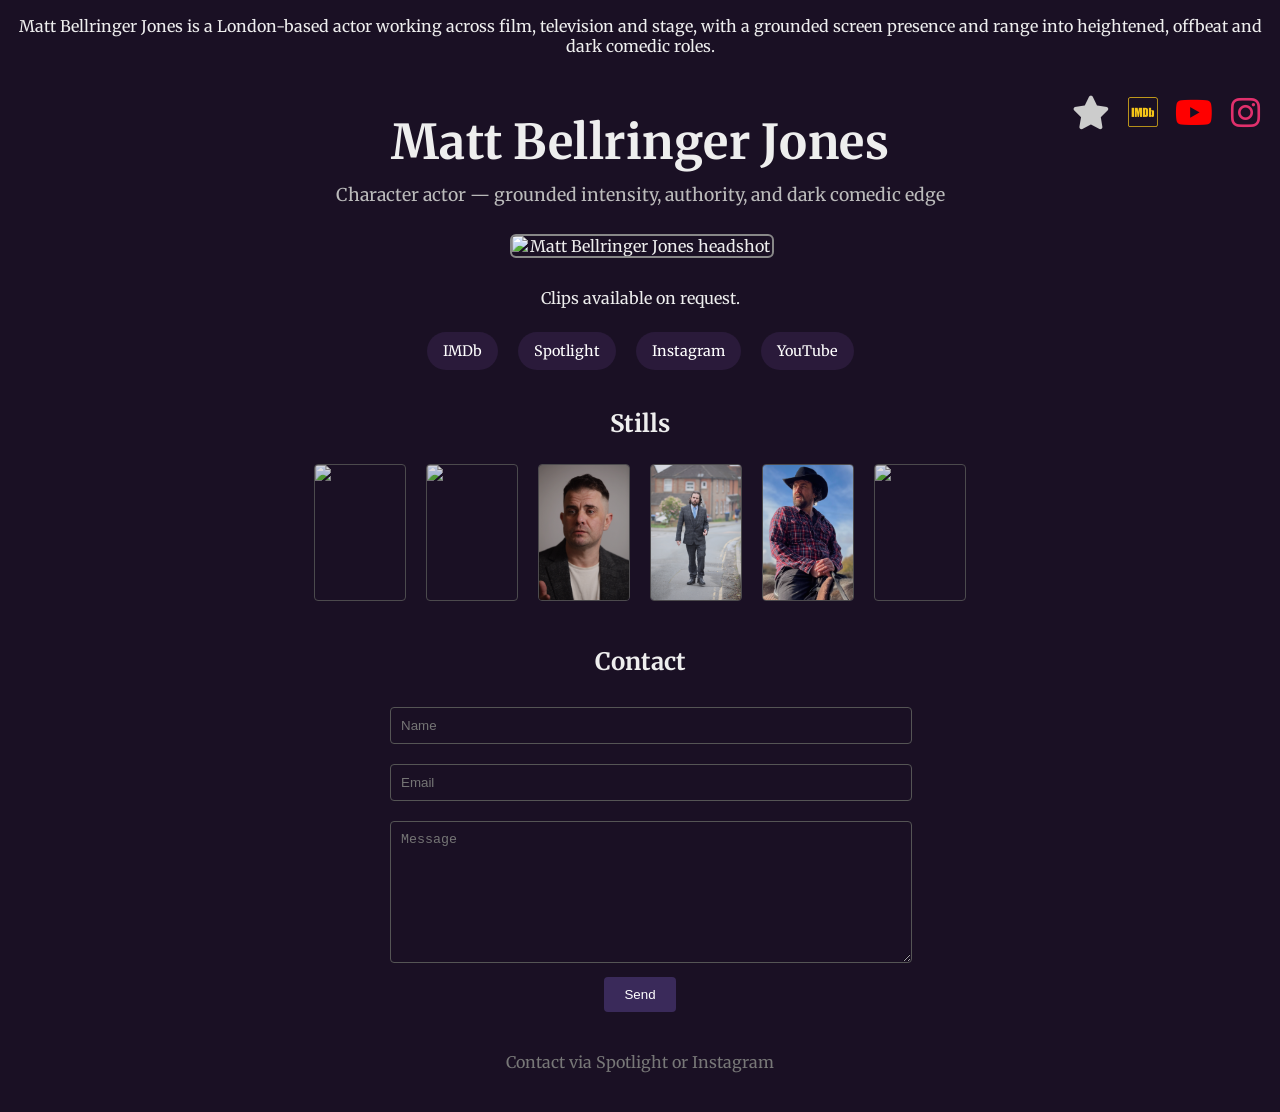
==== index.html @ 62d8929a "SEO SEO" ====
<!DOCTYPE html>
<html lang="en">
<head>
<link href="https://fonts.googleapis.com/css2?family=Merriweather:wght@400;700&display=swap" rel="stylesheet">
<link href="https://cdnjs.cloudflare.com/ajax/libs/font-awesome/6.5.0/css/all.min.css" rel="stylesheet">  
<meta charset="UTF-8">
  <meta name="viewport" content="width=device-width, initial-scale=1.0">
 <title>Matt Bellringer Jones | Actor | London</title>
<meta name="description" content="Matt Bellringer Jones is a London-based actor working across film, television and stage.">
<p class="about">
  Matt Bellringer Jones is a London-based actor working across film, television and stage, with a grounded screen presence and range into heightened, offbeat and dark comedic roles.
</p>
  <link rel="stylesheet" href="style.css">
<script type="application/ld+json">
{
  "@context": "https://schema.org",
  "@type": "Person",
  "name": "Matt Bellringer Jones",
  "alternateName": ["Matt BJ", "Matt Jones"],
  "url": "https://mattbj.com",
  "jobTitle": "Actor",
  "description": "London-based actor working across film, television and stage.",
  "sameAs": [
    "YOUR-SPOTLIGHT-LINK",
    "YOUR-IMDB-LINK",
    "YOUR-INSTAGRAM-LINK",
    "YOUR-YOUTUBE-LINK"
  ]
}
</script>
</head>
<body>

<header>
<div class="top-socials">
  <a href="https://app.spotlight.com/2057-7835-5658" target="_blank"><i class="fa-solid fa-star"></i></a>
  <a href="https://www.imdb.com/name/nm16629043/" target="_blank"><i class="fa-brands fa-imdb"></i></a>
  <a href="https://www.youtube.com/@mattbj" target="_blank"><i class="fa-brands fa-youtube"></i></a>
  <a href="https://www.instagram.com/bellringerjones" target="_blank"><i class="fa-brands fa-instagram"></i></a>
</div>
  <h1>Matt Bellringer Jones</h1>
  <p class="tag">Character actor — grounded intensity, authority, and dark comedic edge</p>
</header>

<section class="hero">
  <div class="main-wrapper">
  <button class="nav prev" onclick="prevImage()">‹</button>

  <img id="mainDisplay" src="images/headshot.jpg" alt="Matt Bellringer Jones headshot">

  <button class="nav next" onclick="nextImage()">›</button>
</div>
</section>

<section class="info">
  <p>Clips available on request.</p>

  <div class="links">
    <a href="https://www.imdb.com/name/nm16629043/" target="_blank">IMDb</a>
    <a href="https://app.spotlight.com/2057-7835-5658" target="_blank">Spotlight</a>
    <a href="https://www.instagram.com/bellringerjones" target="_blank">Instagram</a>
    <a href="https://www.youtube.com/@mattbj" target="_blank">YouTube</a>
  </div>
</section>

<section class="stills">
  <h2>Stills</h2>

  <!-- Thumbnail row -->
  <div class="thumb-row">
    <img src="images/headshot.jpg" onclick="swapImage(this)">
    <img src="images/alt.jpg" onclick="swapImage(this)">
    <img src="images/headshot2.jpg" onclick="swapImage(this)">
    <img src="images/fullbody.jpg" onclick="swapImage(this)">
    <img src="images/costume1.jpg" class="crop-thumb" onclick="swapImage(this)">
    <img src="images/costume2.jpg" onclick="swapImage(this)">
      </div>
</section>

<section class="contact">
  <h2>Contact</h2>

 <form action="https://formspree.io/f/xaqvyvzr" method="POST">

    <input type="hidden" name="_subject" value="New message from mattbj.com">
    <input type="text" name="_gotcha" style="display:none">

    <input type="text" name="name" placeholder="Name" required>

    <input type="email" name="email" placeholder="Email" required>

    <textarea name="message" placeholder="Message" required></textarea>

    <button type="submit">Send</button>
  </form>
</section>

<footer>
  <p>Contact via Spotlight or Instagram</p>
</footer>

<script>
const images = Array.from(document.querySelectorAll(".thumb-row img")).map(img => img.src);

let currentIndex = 0;

function showImage(index) {
  const main = document.getElementById("mainDisplay");
  currentIndex = (index + images.length) % images.length;
  main.src = images[currentIndex];
}

function swapImage(img) {
  const index = images.indexOf(img.src);
  showImage(index);
}

function nextImage() {
  showImage(currentIndex + 1);
}

function prevImage() {
  showImage(currentIndex - 1);
}
</script>

</body>
</html>
---- style.css ----
body {
  font-family: 'Merriweather', serif;
  margin: 0;
  background: #1a1024;
  color: #eee;
  text-align: center;
}

header {
  position: relative;
  padding: 40px 20px 10px;
}

h1 {
  margin: 0;
  font-size: 3em;
  font-weight: 700;
  letter-spacing: 0.5px;
}

.tag {
  margin-top: 12px;
  color: #bbb;
  font-size: 1.1em;
}

.subtag {
  margin-top: 6px;
  color: #888;
  font-size: 0.9em;
}

.hero img {
  width: 100%;
  max-width: 500px;
  border-radius: 6px;
  border: 2px solid #888;
}

.info {
  margin: 30px 0;
}

.links a {
  display: inline-block;
  margin: 10px;
  padding: 10px 15px;
  background: #222;
  color: #fff;
  text-decoration: none;
  border-radius: 4px;
}

.links a {
  display: inline-block;
  margin: 8px;
  padding: 10px 16px;
  background: #2a1a3a;
  color: #fff;
  text-decoration: none;
  border-radius: 20px;
  font-size: 0.9em;
}

.stills img {
  width: 100%;
  max-width: 400px;
  margin: 20px auto;
  display: block;
  border-radius: 6px;
  border: 2px solid #888;
}

footer {
  margin: 40px 0;
  color: #777;
}

.socials {
  margin-bottom: 25px;
}

.socials a {
  display: inline-block;
  margin: 6px;
  padding: 10px 16px;
  font-size: 0.9em;
  background: #2a1a3a;
  color: #ddd;
  text-decoration: none;
  border-radius: 16px;
  border: 1px solid #777;
}

.socials a:hover {
  background: #3a2a5a;
}

.top-socials a {
  display: inline-block;
  margin-left: 14px;
  font-size: 2.1em;
  color: #ccc;
  text-decoration: none;
}
.top-socials a:nth-child(1) { color: #ccc; }        /* Spotlight (neutral) */
.top-socials a:nth-child(2) { color: #f5c518; }     /* IMDb yellow */
.top-socials a:nth-child(3) { color: #ff0000; }     /* YouTube red */
.top-socials a:nth-child(4) { color: #e1306c; }     /* Instagram pink */
.top-socials a:hover {
  opacity: 0.8;
}
.top-socials {
  position: absolute;
  top: 20px;
  right: 20px;
}
.main-image img {
  width: 100%;
  max-width: 500px;
  border-radius: 6px;
  border: 1px solid #777;
}

.thumb-row {
  margin-top: 15px;
}

.thumb-row img {
  width: 80px;
  margin: 5px;
  cursor: pointer;
  border-radius: 4px;
  border: 1px solid #555;
  opacity: 0.8;
}

.thumb-row img:hover {
  opacity: 1;
  border: 1px solid #aaa;
}
.main-image {
  text-align: center;
}

#mainDisplay {
  display: block;
  margin: 0 auto;
  max-width: 500px;
  width: 100%;
}

.thumb-row {
  display: flex;
  justify-content: center;
  flex-wrap: wrap;
  gap: 10px;
  margin-top: 20px;
}

.thumb-row img {
  width: 90px;
  height: auto;
  cursor: pointer;
  border-radius: 4px;
  border: 1px solid #555;
  opacity: 0.85;
}

.thumb-row img:hover {
  opacity: 1;
  border: 1px solid #aaa;
}

.crop-thumb {
  width: 90px;
  height: 90px;
  object-fit: cover;
  object-position: center;
}

.main-wrapper {
  position: relative;
  display: inline-block;
}

.main-wrapper img {
  display: block;
  margin: 0 auto;
  max-width: 500px;
  width: 100%;
}

.nav {
  position: absolute;
  top: 50%;
  transform: translateY(-50%);
  background: rgba(0,0,0,0.4);
  color: #fff;
  border: none;
  font-size: 2em;
  padding: 5px 10px;
  cursor: pointer;
  opacity: 0;
  transition: opacity 0.2s;
}

.main-wrapper:hover .nav {
  opacity: 1;
}

.prev {
  left: 10px;
}

.next {
  right: 10px;
}

.contact {
  margin-top: 40px;
  text-align: center;
}

.contact form {
  max-width: 500px;
  margin: 0 auto;
}

.contact input,
.contact textarea {
  width: 100%;
  margin: 10px 0;
  padding: 10px;
  background: #1a1024;
  border: 1px solid #555;
  color: #ddd;
  border-radius: 4px;
}

.contact textarea {
  min-height: 120px;
}

.contact button {
  padding: 10px 20px;
  background: #3a2a5a;
  border: none;
  color: #fff;
  cursor: pointer;
  border-radius: 4px;
}

.contact button:hover {
  background: #4a3a6a;
}
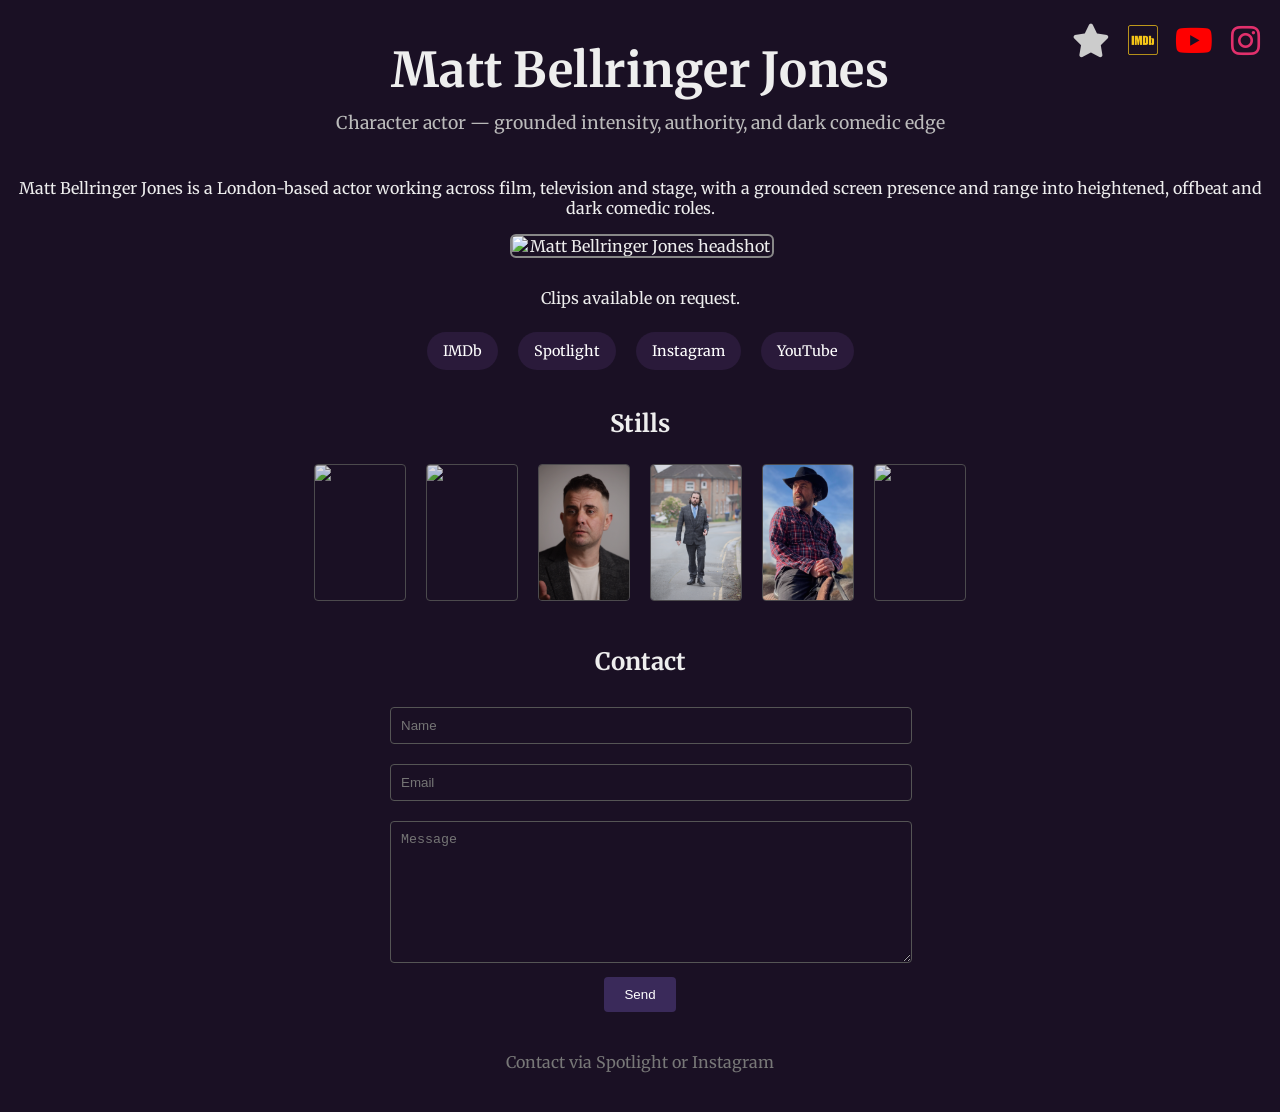
==== commit 69fd3459: "Add files via upload" ====
--- a/index.html
+++ b/index.html
@@ -3,31 +3,34 @@
 <head>
 <link href="https://fonts.googleapis.com/css2?family=Merriweather:wght@400;700&display=swap" rel="stylesheet">
 <link href="https://cdnjs.cloudflare.com/ajax/libs/font-awesome/6.5.0/css/all.min.css" rel="stylesheet">  
+
 <meta charset="UTF-8">
-  <meta name="viewport" content="width=device-width, initial-scale=1.0">
- <title>Matt Bellringer Jones | Actor | London</title>
-<meta name="description" content="Matt Bellringer Jones is a London-based actor working across film, television and stage.">
-<p class="about">
-  Matt Bellringer Jones is a London-based actor working across film, television and stage, with a grounded screen presence and range into heightened, offbeat and dark comedic roles.
-</p>
-  <link rel="stylesheet" href="style.css">
+<meta name="viewport" content="width=device-width, initial-scale=1.0">
+
+<title>Matt Bellringer Jones | Actor | London</title>
+
+<meta name="description" content="Matt Bellringer Jones is a London-based actor working across film, television and stage, with a grounded, offbeat and dark comedic range.">
+
+<link rel="stylesheet" href="style.css">
+
 <script type="application/ld+json">
 {
   "@context": "https://schema.org",
   "@type": "Person",
   "name": "Matt Bellringer Jones",
-  "alternateName": ["Matt BJ", "Matt Jones"],
+  "alternateName": ["Matt BJ"],
   "url": "https://mattbj.com",
   "jobTitle": "Actor",
   "description": "London-based actor working across film, television and stage.",
   "sameAs": [
-    "YOUR-SPOTLIGHT-LINK",
-    "YOUR-IMDB-LINK",
-    "YOUR-INSTAGRAM-LINK",
-    "YOUR-YOUTUBE-LINK"
+    "https://www.imdb.com/name/nm16629043/",
+    "https://app.spotlight.com/2057-7835-5658",
+    "https://www.instagram.com/bellringerjones",
+    "https://www.youtube.com/@mattbj"
   ]
 }
 </script>
+
 </head>
 <body>
 
@@ -41,6 +44,12 @@
   <h1>Matt Bellringer Jones</h1>
   <p class="tag">Character actor — grounded intensity, authority, and dark comedic edge</p>
 </header>
+
+<section class="about">
+  <p>
+    Matt Bellringer Jones is a London-based actor working across film, television and stage, with a grounded screen presence and range into heightened, offbeat and dark comedic roles.
+  </p>
+</section>
 
 <section class="hero">
   <div class="main-wrapper">
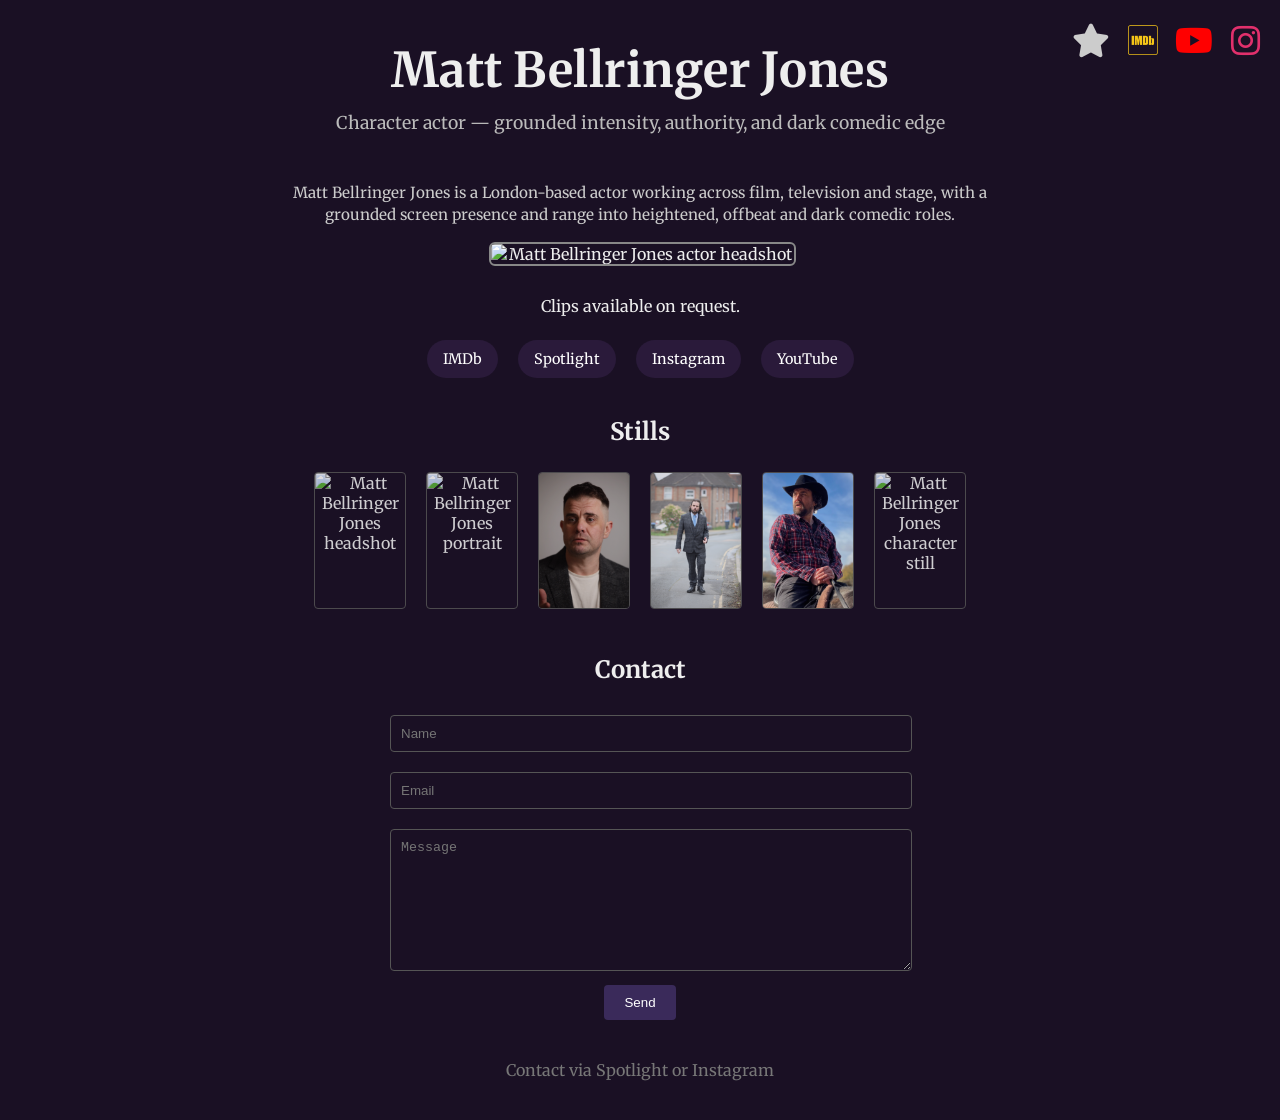
==== commit 94237006: "Add files via upload" ====
--- a/index.html
+++ b/index.html
@@ -1,46 +1,45 @@
 <!DOCTYPE html>
 <html lang="en">
 <head>
-<link href="https://fonts.googleapis.com/css2?family=Merriweather:wght@400;700&display=swap" rel="stylesheet">
-<link href="https://cdnjs.cloudflare.com/ajax/libs/font-awesome/6.5.0/css/all.min.css" rel="stylesheet">  
+  <meta charset="UTF-8">
+  <meta name="viewport" content="width=device-width, initial-scale=1.0">
 
-<meta charset="UTF-8">
-<meta name="viewport" content="width=device-width, initial-scale=1.0">
+  <title>Matt Bellringer Jones | Actor | London</title>
+  <meta name="description" content="Matt Bellringer Jones is a London-based actor working across film, television and stage, with a grounded, offbeat and dark comedic range.">
 
-<title>Matt Bellringer Jones | Actor | London</title>
+  <link href="https://fonts.googleapis.com/css2?family=Merriweather:wght@400;700&display=swap" rel="stylesheet">
+  <link href="https://cdnjs.cloudflare.com/ajax/libs/font-awesome/6.5.0/css/all.min.css" rel="stylesheet">
+  <link rel="stylesheet" href="style.css">
 
-<meta name="description" content="Matt Bellringer Jones is a London-based actor working across film, television and stage, with a grounded, offbeat and dark comedic range.">
+  <script type="application/ld+json">
+  {
+    "@context": "https://schema.org",
+    "@type": "Person",
+    "name": "Matt Bellringer Jones",
+    "alternateName": ["Matt BJ"],
+    "url": "https://mattbj.com",
+    "jobTitle": "Actor",
+    "description": "London-based actor working across film, television and stage.",
+    "sameAs": [
+      "https://www.imdb.com/name/nm16629043/",
+      "https://app.spotlight.com/2057-7835-5658",
+      "https://www.instagram.com/bellringerjones",
+      "https://www.youtube.com/@mattbj"
+    ]
+  }
+  </script>
+</head>
 
-<link rel="stylesheet" href="style.css">
-
-<script type="application/ld+json">
-{
-  "@context": "https://schema.org",
-  "@type": "Person",
-  "name": "Matt Bellringer Jones",
-  "alternateName": ["Matt BJ"],
-  "url": "https://mattbj.com",
-  "jobTitle": "Actor",
-  "description": "London-based actor working across film, television and stage.",
-  "sameAs": [
-    "https://www.imdb.com/name/nm16629043/",
-    "https://app.spotlight.com/2057-7835-5658",
-    "https://www.instagram.com/bellringerjones",
-    "https://www.youtube.com/@mattbj"
-  ]
-}
-</script>
-
-</head>
 <body>
 
 <header>
-<div class="top-socials">
-  <a href="https://app.spotlight.com/2057-7835-5658" target="_blank"><i class="fa-solid fa-star"></i></a>
-  <a href="https://www.imdb.com/name/nm16629043/" target="_blank"><i class="fa-brands fa-imdb"></i></a>
-  <a href="https://www.youtube.com/@mattbj" target="_blank"><i class="fa-brands fa-youtube"></i></a>
-  <a href="https://www.instagram.com/bellringerjones" target="_blank"><i class="fa-brands fa-instagram"></i></a>
-</div>
+  <div class="top-socials">
+    <a href="https://app.spotlight.com/2057-7835-5658" target="_blank"><i class="fa-solid fa-star"></i></a>
+    <a href="https://www.imdb.com/name/nm16629043/" target="_blank"><i class="fa-brands fa-imdb"></i></a>
+    <a href="https://www.youtube.com/@mattbj" target="_blank"><i class="fa-brands fa-youtube"></i></a>
+    <a href="https://www.instagram.com/bellringerjones" target="_blank"><i class="fa-brands fa-instagram"></i></a>
+  </div>
+
   <h1>Matt Bellringer Jones</h1>
   <p class="tag">Character actor — grounded intensity, authority, and dark comedic edge</p>
 </header>
@@ -53,12 +52,12 @@
 
 <section class="hero">
   <div class="main-wrapper">
-  <button class="nav prev" onclick="prevImage()">‹</button>
+    <button class="nav prev" onclick="prevImage()">‹</button>
 
-  <img id="mainDisplay" src="images/headshot.jpg" alt="Matt Bellringer Jones headshot">
+    <img id="mainDisplay" src="images/headshot.jpg" alt="Matt Bellringer Jones actor headshot">
 
-  <button class="nav next" onclick="nextImage()">›</button>
-</div>
+    <button class="nav next" onclick="nextImage()">›</button>
+  </div>
 </section>
 
 <section class="info">
@@ -75,29 +74,25 @@
 <section class="stills">
   <h2>Stills</h2>
 
-  <!-- Thumbnail row -->
   <div class="thumb-row">
-    <img src="images/headshot.jpg" onclick="swapImage(this)">
-    <img src="images/alt.jpg" onclick="swapImage(this)">
-    <img src="images/headshot2.jpg" onclick="swapImage(this)">
-    <img src="images/fullbody.jpg" onclick="swapImage(this)">
-    <img src="images/costume1.jpg" class="crop-thumb" onclick="swapImage(this)">
-    <img src="images/costume2.jpg" onclick="swapImage(this)">
-      </div>
+    <img src="images/headshot.jpg" onclick="swapImage(this)" alt="Matt Bellringer Jones headshot">
+    <img src="images/alt.jpg" onclick="swapImage(this)" alt="Matt Bellringer Jones portrait">
+    <img src="images/headshot2.jpg" onclick="swapImage(this)" alt="Matt Bellringer Jones still">
+    <img src="images/fullbody.jpg" onclick="swapImage(this)" alt="Matt Bellringer Jones full body shot">
+    <img src="images/costume1.jpg" class="crop-thumb" onclick="swapImage(this)" alt="Matt Bellringer Jones in costume">
+    <img src="images/costume2.jpg" onclick="swapImage(this)" alt="Matt Bellringer Jones character still">
+  </div>
 </section>
 
 <section class="contact">
   <h2>Contact</h2>
 
- <form action="https://formspree.io/f/xaqvyvzr" method="POST">
-
+  <form action="https://formspree.io/f/xaqvyvzr" method="POST">
     <input type="hidden" name="_subject" value="New message from mattbj.com">
     <input type="text" name="_gotcha" style="display:none">
 
     <input type="text" name="name" placeholder="Name" required>
-
     <input type="email" name="email" placeholder="Email" required>
-
     <textarea name="message" placeholder="Message" required></textarea>
 
     <button type="submit">Send</button>
--- a/style.css
+++ b/style.css
@@ -253,4 +253,17 @@
 
 .contact button:hover {
   background: #4a3a6a;
+}
+
+.about {
+  max-width: 700px;
+  margin: 20px auto 10px auto;
+  padding: 0 20px;
+  text-align: center;
+}
+
+.about p {
+  font-size: 0.95rem;
+  line-height: 1.5;
+  color: #ccc;
 }
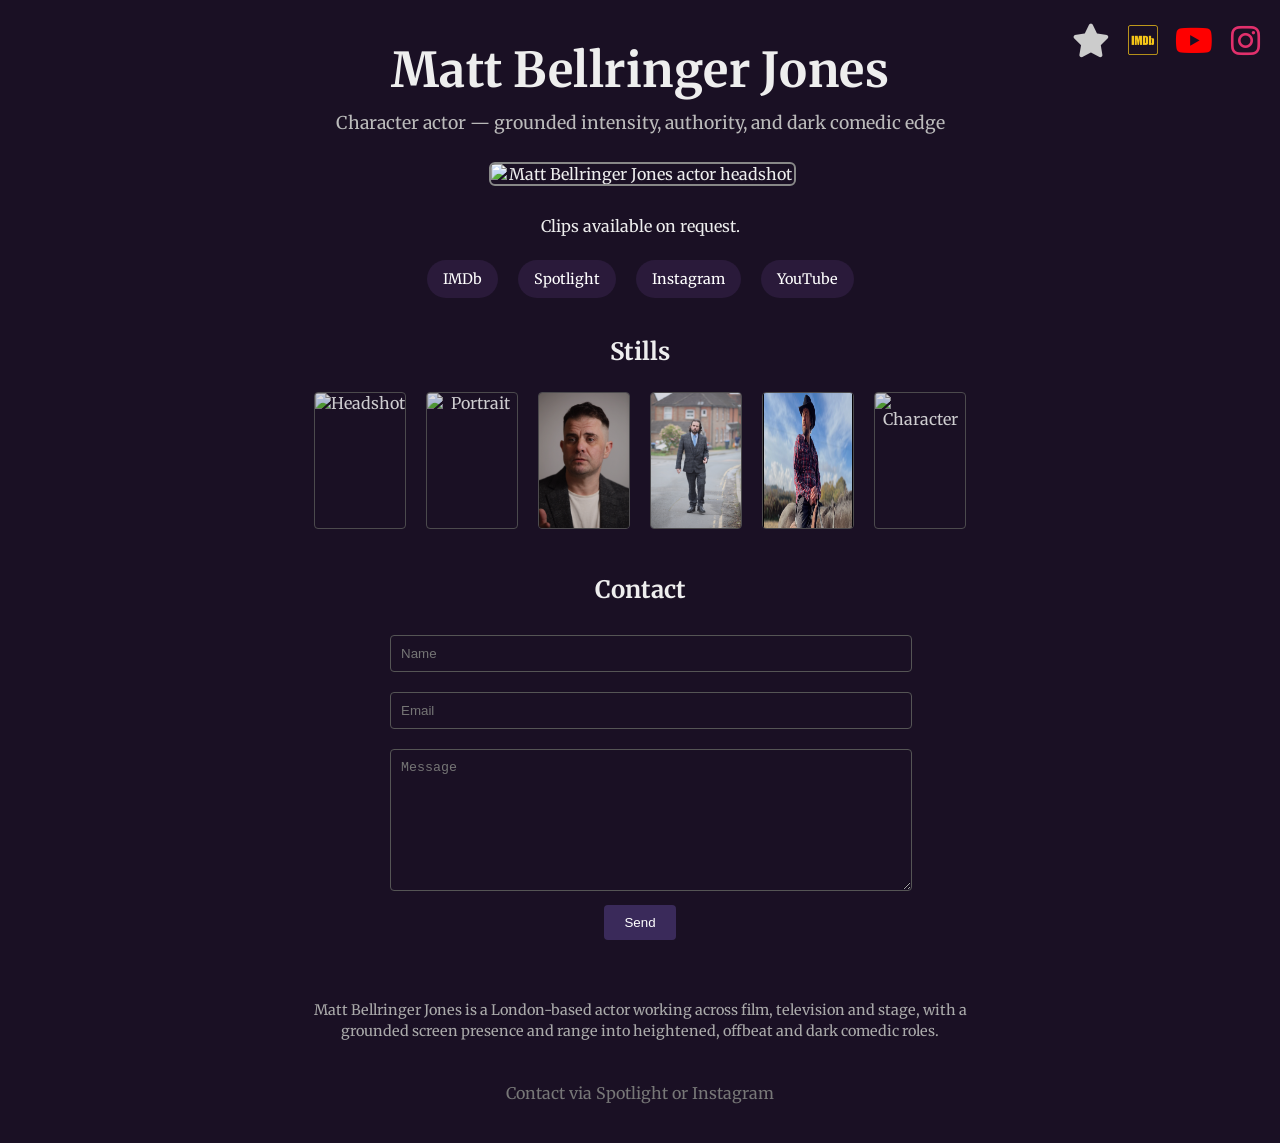
==== commit 37cd2500: "Add files via upload" ====
--- a/index.html
+++ b/index.html
@@ -44,12 +44,6 @@
   <p class="tag">Character actor — grounded intensity, authority, and dark comedic edge</p>
 </header>
 
-<section class="about">
-  <p>
-    Matt Bellringer Jones is a London-based actor working across film, television and stage, with a grounded screen presence and range into heightened, offbeat and dark comedic roles.
-  </p>
-</section>
-
 <section class="hero">
   <div class="main-wrapper">
     <button class="nav prev" onclick="prevImage()">‹</button>
@@ -75,12 +69,12 @@
   <h2>Stills</h2>
 
   <div class="thumb-row">
-    <img src="images/headshot.jpg" onclick="swapImage(this)" alt="Matt Bellringer Jones headshot">
-    <img src="images/alt.jpg" onclick="swapImage(this)" alt="Matt Bellringer Jones portrait">
-    <img src="images/headshot2.jpg" onclick="swapImage(this)" alt="Matt Bellringer Jones still">
-    <img src="images/fullbody.jpg" onclick="swapImage(this)" alt="Matt Bellringer Jones full body shot">
-    <img src="images/costume1.jpg" class="crop-thumb" onclick="swapImage(this)" alt="Matt Bellringer Jones in costume">
-    <img src="images/costume2.jpg" onclick="swapImage(this)" alt="Matt Bellringer Jones character still">
+    <img src="images/headshot.jpg" onclick="swapImage(this)" alt="Headshot">
+    <img src="images/alt.jpg" onclick="swapImage(this)" alt="Portrait">
+    <img src="images/headshot2.jpg" onclick="swapImage(this)" alt="Still">
+    <img src="images/fullbody.jpg" onclick="swapImage(this)" alt="Full body">
+    <img src="images/costume1.jpg" onclick="swapImage(this)" alt="Costume">
+    <img src="images/costume2.jpg" onclick="swapImage(this)" alt="Character">
   </div>
 </section>
 
@@ -97,6 +91,13 @@
 
     <button type="submit">Send</button>
   </form>
+</section>
+
+<!-- ABOUT TEXT NOW AT BOTTOM -->
+<section class="about">
+  <p>
+    Matt Bellringer Jones is a London-based actor working across film, television and stage, with a grounded screen presence and range into heightened, offbeat and dark comedic roles.
+  </p>
 </section>
 
 <footer>
--- a/style.css
+++ b/style.css
@@ -266,4 +266,17 @@
   font-size: 0.95rem;
   line-height: 1.5;
   color: #ccc;
+}
+
+.about {
+  max-width: 700px;
+  margin: 60px auto 20px auto;
+  padding: 0 20px;
+  text-align: center;
+}
+
+.about p {
+  font-size: 0.9rem;
+  line-height: 1.5;
+  color: #aaa;
 }
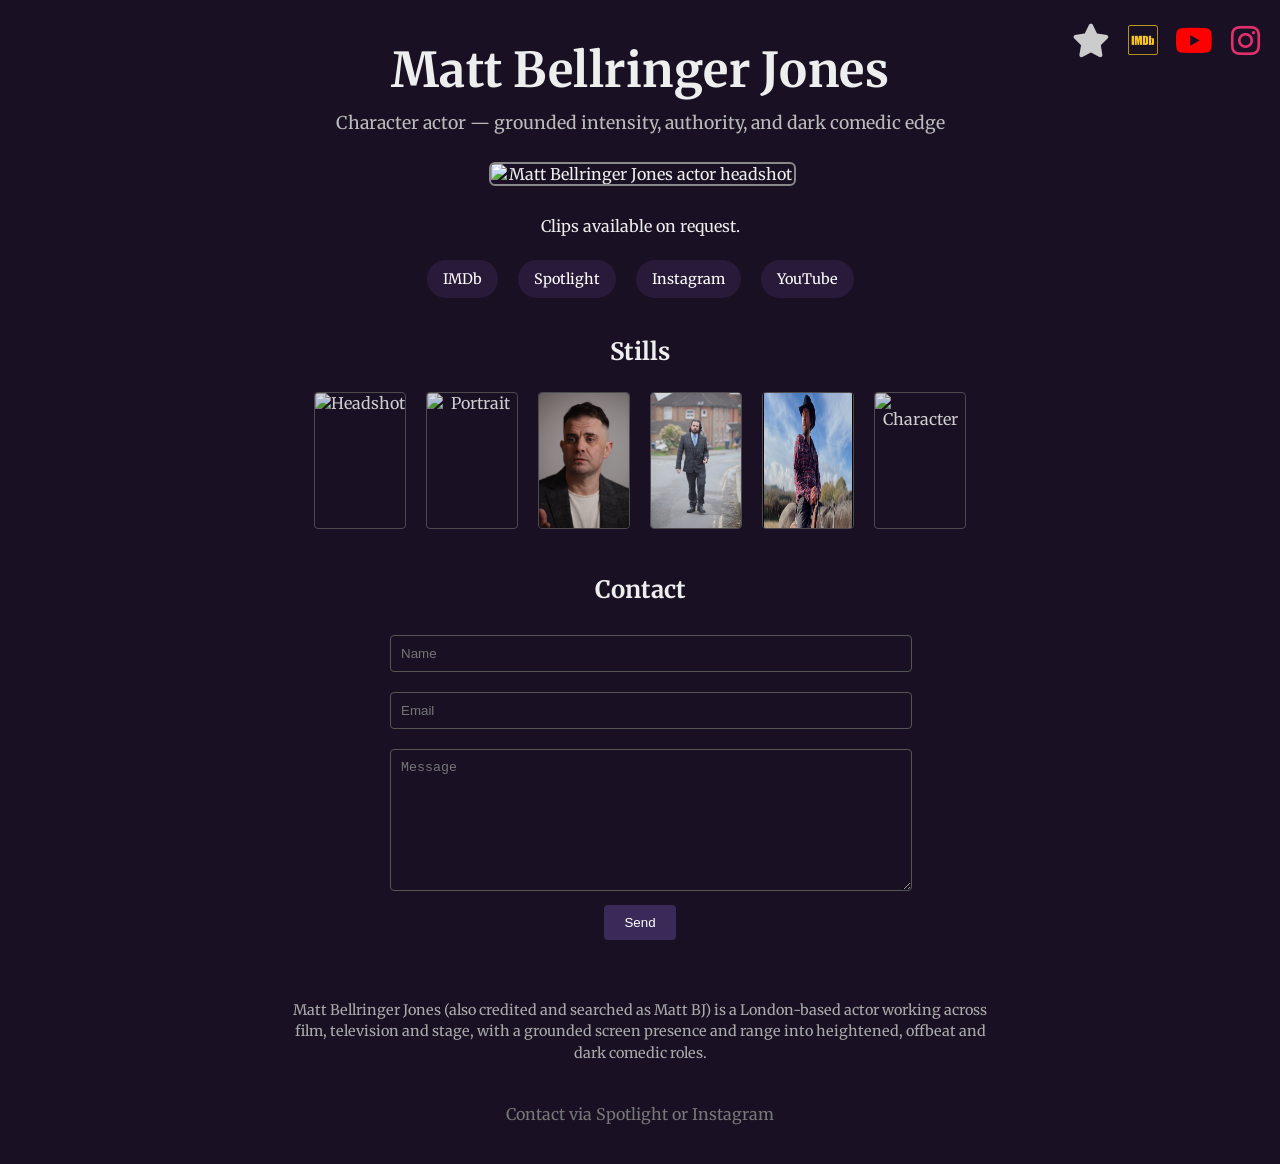
==== commit d7678000: "Add files via upload" ====
--- a/index.html
+++ b/index.html
@@ -5,7 +5,7 @@
   <meta name="viewport" content="width=device-width, initial-scale=1.0">
 
   <title>Matt Bellringer Jones | Actor | London</title>
-  <meta name="description" content="Matt Bellringer Jones is a London-based actor working across film, television and stage, with a grounded, offbeat and dark comedic range.">
+  <meta name="description" content="Matt Bellringer Jones (also known as Matt BJ) is a London-based actor working across film, television and stage.">
 
   <link href="https://fonts.googleapis.com/css2?family=Merriweather:wght@400;700&display=swap" rel="stylesheet">
   <link href="https://cdnjs.cloudflare.com/ajax/libs/font-awesome/6.5.0/css/all.min.css" rel="stylesheet">
@@ -93,10 +93,9 @@
   </form>
 </section>
 
-<!-- ABOUT TEXT NOW AT BOTTOM -->
 <section class="about">
   <p>
-    Matt Bellringer Jones is a London-based actor working across film, television and stage, with a grounded screen presence and range into heightened, offbeat and dark comedic roles.
+    Matt Bellringer Jones (also credited and searched as Matt BJ) is a London-based actor working across film, television and stage, with a grounded screen presence and range into heightened, offbeat and dark comedic roles.
   </p>
 </section>
 
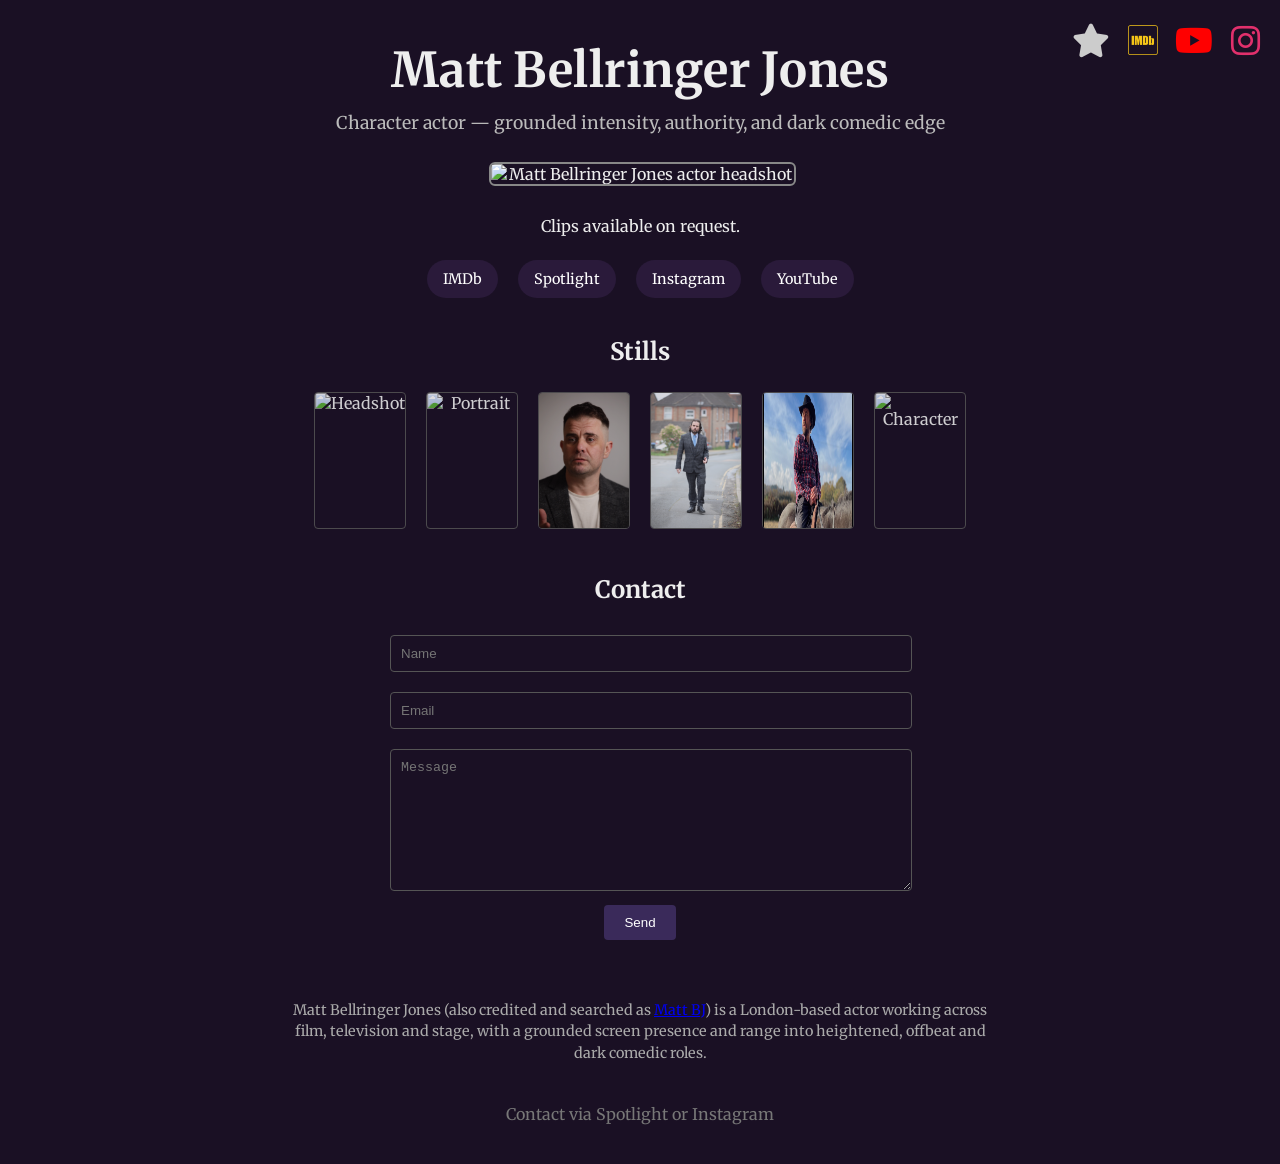
==== commit c7a66197: "Add files via upload" ====
--- a/index.html
+++ b/index.html
@@ -19,7 +19,6 @@
     "alternateName": ["Matt BJ"],
     "url": "https://mattbj.com",
     "jobTitle": "Actor",
-    "description": "London-based actor working across film, television and stage.",
     "sameAs": [
       "https://www.imdb.com/name/nm16629043/",
       "https://app.spotlight.com/2057-7835-5658",
@@ -47,9 +46,7 @@
 <section class="hero">
   <div class="main-wrapper">
     <button class="nav prev" onclick="prevImage()">‹</button>
-
     <img id="mainDisplay" src="images/headshot.jpg" alt="Matt Bellringer Jones actor headshot">
-
     <button class="nav next" onclick="nextImage()">›</button>
   </div>
 </section>
@@ -67,7 +64,6 @@
 
 <section class="stills">
   <h2>Stills</h2>
-
   <div class="thumb-row">
     <img src="images/headshot.jpg" onclick="swapImage(this)" alt="Headshot">
     <img src="images/alt.jpg" onclick="swapImage(this)" alt="Portrait">
@@ -95,7 +91,7 @@
 
 <section class="about">
   <p>
-    Matt Bellringer Jones (also credited and searched as Matt BJ) is a London-based actor working across film, television and stage, with a grounded screen presence and range into heightened, offbeat and dark comedic roles.
+    Matt Bellringer Jones (also credited and searched as <a href="/matt-bj.html">Matt BJ</a>) is a London-based actor working across film, television and stage, with a grounded screen presence and range into heightened, offbeat and dark comedic roles.
   </p>
 </section>
 
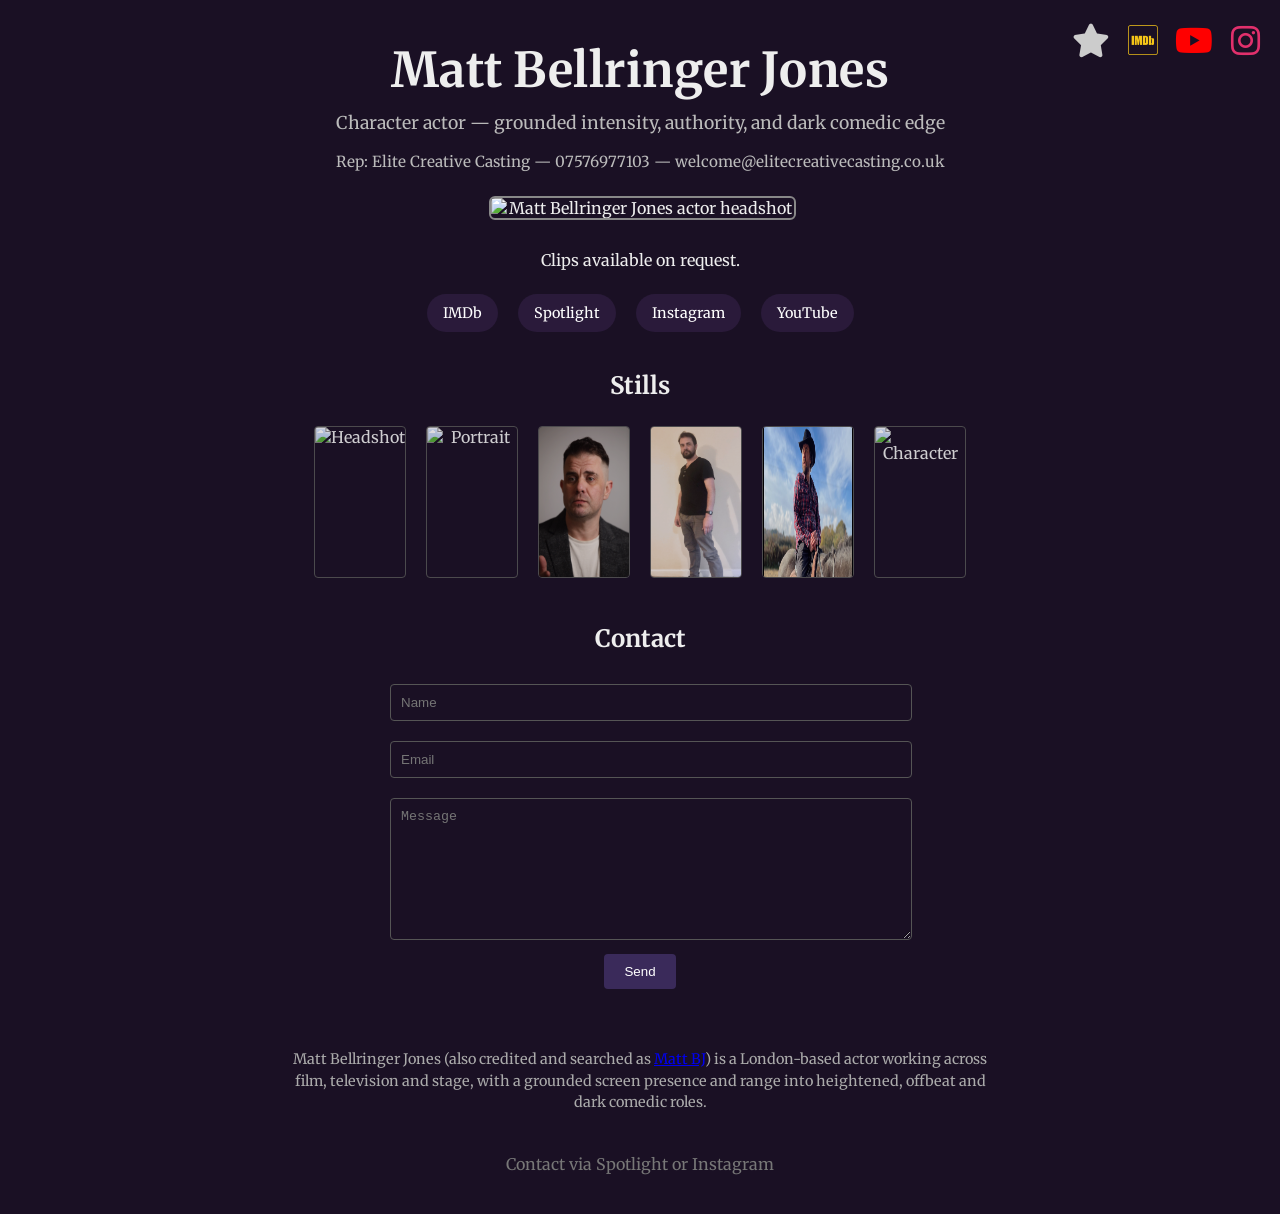
==== commit e192bfc1: "Rep desc Rep desc" ====
--- a/index.html
+++ b/index.html
@@ -40,7 +40,11 @@
   </div>
 
   <h1>Matt Bellringer Jones</h1>
-  <p class="tag">Character actor — grounded intensity, authority, and dark comedic edge</p>
+<p class="tag">Character actor — grounded intensity, authority, and dark comedic edge</p>
+
+<p class="rep">
+  Rep: Elite Creative Casting — 07576977103 — welcome@elitecreativecasting.co.uk
+</p>
 </header>
 
 <section class="hero">
--- a/style.css
+++ b/style.css
@@ -279,4 +279,10 @@
   font-size: 0.9rem;
   line-height: 1.5;
   color: #aaa;
+}
+
+.rep {
+  font-size: 0.95em;
+  color: #bbb;
+  margin-top: 10px;
 }
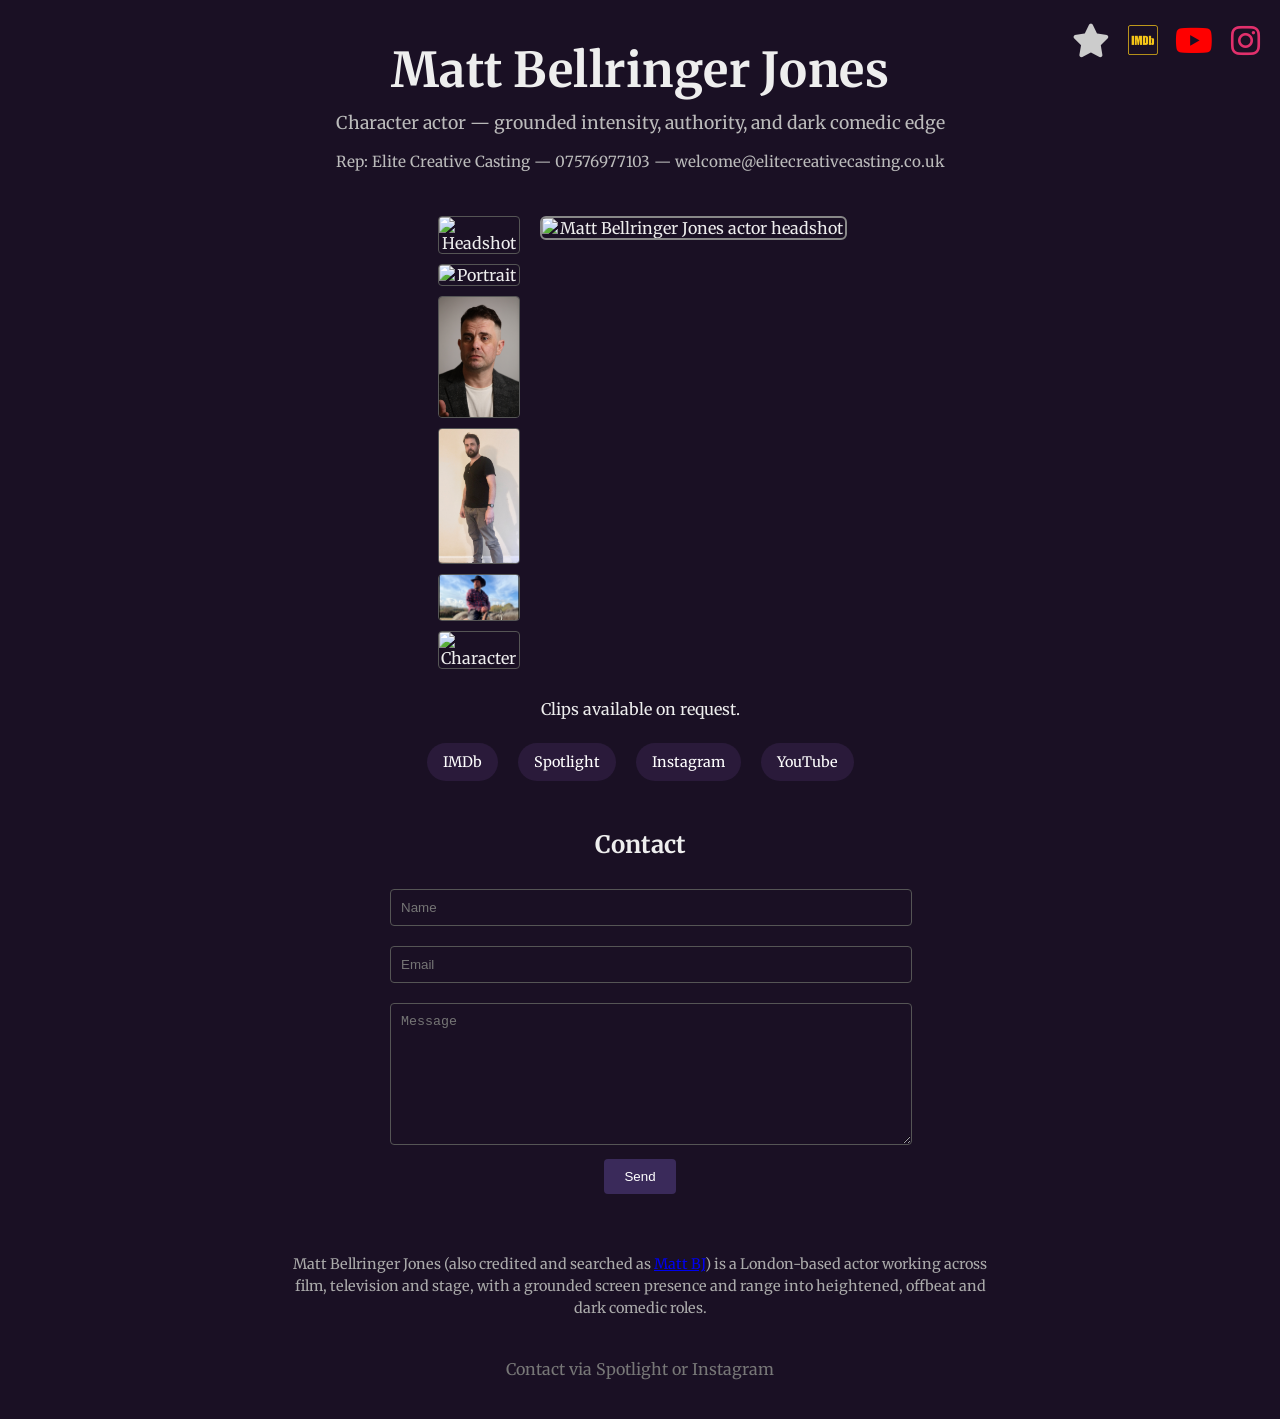
==== commit b99c5797: "Add files via upload" ====
--- a/index.html
+++ b/index.html
@@ -40,18 +40,38 @@
   </div>
 
   <h1>Matt Bellringer Jones</h1>
-<p class="tag">Character actor — grounded intensity, authority, and dark comedic edge</p>
 
-<p class="rep">
-  Rep: Elite Creative Casting — 07576977103 — welcome@elitecreativecasting.co.uk
-</p>
+  <p class="tag">
+    Character actor — grounded intensity, authority, and dark comedic edge
+  </p>
+
+  <p class="rep">
+    Rep: Elite Creative Casting — 07576977103 — welcome@elitecreativecasting.co.uk
+  </p>
 </header>
 
 <section class="hero">
-  <div class="main-wrapper">
-    <button class="nav prev" onclick="prevImage()">‹</button>
-    <img id="mainDisplay" src="images/headshot.jpg" alt="Matt Bellringer Jones actor headshot">
-    <button class="nav next" onclick="nextImage()">›</button>
+  <div class="gallery-wrapper">
+
+    <div class="thumb-row">
+      <img src="images/headshot.jpg" onclick="swapImage(this)" alt="Headshot">
+      <img src="images/alt.jpg" onclick="swapImage(this)" alt="Portrait">
+      <img src="images/headshot2.jpg" onclick="swapImage(this)" alt="Still">
+      <img src="images/fullbody.jpg" class="crop-thumb" onclick="swapImage(this)" alt="Full body">
+      <img src="images/costume1.jpg" class="crop-thumb" onclick="swapImage(this)" alt="Costume">
+      <img src="images/costume2.jpg" onclick="swapImage(this)" alt="Character">
+    </div>
+
+    <div class="main-wrapper">
+      <button class="nav prev" onclick="prevImage()">‹</button>
+
+      <img id="mainDisplay"
+           src="images/headshot.jpg"
+           alt="Matt Bellringer Jones actor headshot">
+
+      <button class="nav next" onclick="nextImage()">›</button>
+    </div>
+
   </div>
 </section>
 
@@ -63,18 +83,6 @@
     <a href="https://app.spotlight.com/2057-7835-5658" target="_blank">Spotlight</a>
     <a href="https://www.instagram.com/bellringerjones" target="_blank">Instagram</a>
     <a href="https://www.youtube.com/@mattbj" target="_blank">YouTube</a>
-  </div>
-</section>
-
-<section class="stills">
-  <h2>Stills</h2>
-  <div class="thumb-row">
-    <img src="images/headshot.jpg" onclick="swapImage(this)" alt="Headshot">
-    <img src="images/alt.jpg" onclick="swapImage(this)" alt="Portrait">
-    <img src="images/headshot2.jpg" onclick="swapImage(this)" alt="Still">
-    <img src="images/fullbody.jpg" onclick="swapImage(this)" alt="Full body">
-    <img src="images/costume1.jpg" onclick="swapImage(this)" alt="Costume">
-    <img src="images/costume2.jpg" onclick="swapImage(this)" alt="Character">
   </div>
 </section>
 
@@ -95,7 +103,11 @@
 
 <section class="about">
   <p>
-    Matt Bellringer Jones (also credited and searched as <a href="/matt-bj.html">Matt BJ</a>) is a London-based actor working across film, television and stage, with a grounded screen presence and range into heightened, offbeat and dark comedic roles.
+    Matt Bellringer Jones (also credited and searched as
+    <a href="/matt-bj.html">Matt BJ</a>)
+    is a London-based actor working across film, television and stage,
+    with a grounded screen presence and range into heightened,
+    offbeat and dark comedic roles.
   </p>
 </section>
 
@@ -104,13 +116,17 @@
 </footer>
 
 <script>
-const images = Array.from(document.querySelectorAll(".thumb-row img")).map(img => img.src);
+const images = Array.from(
+  document.querySelectorAll(".thumb-row img")
+).map(img => img.src);
 
 let currentIndex = 0;
 
 function showImage(index) {
   const main = document.getElementById("mainDisplay");
+
   currentIndex = (index + images.length) % images.length;
+
   main.src = images[currentIndex];
 }
 
--- a/style.css
+++ b/style.css
@@ -24,157 +24,56 @@
   font-size: 1.1em;
 }
 
-.subtag {
-  margin-top: 6px;
-  color: #888;
-  font-size: 0.9em;
+.rep {
+  font-size: 0.95em;
+  color: #bbb;
+  margin-top: 10px;
 }
 
-.hero img {
-  width: 100%;
-  max-width: 500px;
-  border-radius: 6px;
-  border: 2px solid #888;
-}
-
-.info {
-  margin: 30px 0;
-}
-
-.links a {
-  display: inline-block;
-  margin: 10px;
-  padding: 10px 15px;
-  background: #222;
-  color: #fff;
-  text-decoration: none;
-  border-radius: 4px;
-}
-
-.links a {
-  display: inline-block;
-  margin: 8px;
-  padding: 10px 16px;
-  background: #2a1a3a;
-  color: #fff;
-  text-decoration: none;
-  border-radius: 20px;
-  font-size: 0.9em;
-}
-
-.stills img {
-  width: 100%;
-  max-width: 400px;
-  margin: 20px auto;
-  display: block;
-  border-radius: 6px;
-  border: 2px solid #888;
-}
-
-footer {
-  margin: 40px 0;
-  color: #777;
-}
-
-.socials {
-  margin-bottom: 25px;
-}
-
-.socials a {
-  display: inline-block;
-  margin: 6px;
-  padding: 10px 16px;
-  font-size: 0.9em;
-  background: #2a1a3a;
-  color: #ddd;
-  text-decoration: none;
-  border-radius: 16px;
-  border: 1px solid #777;
-}
-
-.socials a:hover {
-  background: #3a2a5a;
+.top-socials {
+  position: absolute;
+  top: 20px;
+  right: 20px;
 }
 
 .top-socials a {
   display: inline-block;
   margin-left: 14px;
   font-size: 2.1em;
-  color: #ccc;
   text-decoration: none;
 }
-.top-socials a:nth-child(1) { color: #ccc; }        /* Spotlight (neutral) */
-.top-socials a:nth-child(2) { color: #f5c518; }     /* IMDb yellow */
-.top-socials a:nth-child(3) { color: #ff0000; }     /* YouTube red */
-.top-socials a:nth-child(4) { color: #e1306c; }     /* Instagram pink */
-.top-socials a:hover {
-  opacity: 0.8;
-}
-.top-socials {
-  position: absolute;
-  top: 20px;
-  right: 20px;
-}
-.main-image img {
-  width: 100%;
-  max-width: 500px;
-  border-radius: 6px;
-  border: 1px solid #777;
+
+.top-socials a:nth-child(1) { color: #ccc; }
+.top-socials a:nth-child(2) { color: #f5c518; }
+.top-socials a:nth-child(3) { color: #ff0000; }
+.top-socials a:nth-child(4) { color: #e1306c; }
+
+.gallery-wrapper {
+  display: flex;
+  justify-content: center;
+  align-items: flex-start;
+  gap: 20px;
+  margin-top: 20px;
 }
 
 .thumb-row {
-  margin-top: 15px;
+  display: flex;
+  flex-direction: column;
+  gap: 10px;
 }
 
 .thumb-row img {
   width: 80px;
-  margin: 5px;
+  height: auto;
+  display: block;
   cursor: pointer;
   border-radius: 4px;
   border: 1px solid #555;
-  opacity: 0.8;
-}
-
-.thumb-row img:hover {
-  opacity: 1;
-  border: 1px solid #aaa;
-}
-.main-image {
-  text-align: center;
-}
-
-#mainDisplay {
-  display: block;
-  margin: 0 auto;
-  max-width: 500px;
-  width: 100%;
-}
-
-.thumb-row {
-  display: flex;
-  justify-content: center;
-  flex-wrap: wrap;
-  gap: 10px;
-  margin-top: 20px;
-}
-
-.thumb-row img {
-  width: 90px;
-  height: auto;
-  cursor: pointer;
-  border-radius: 4px;
-  border: 1px solid #555;
-  opacity: 0.85;
-}
-
-.thumb-row img:hover {
-  opacity: 1;
-  border: 1px solid #aaa;
 }
 
 .crop-thumb {
-  width: 90px;
-  height: 90px;
+  width: 80px;
+  height: 80px;
   object-fit: cover;
   object-position: center;
 }
@@ -184,11 +83,12 @@
   display: inline-block;
 }
 
-.main-wrapper img {
+#mainDisplay {
   display: block;
-  margin: 0 auto;
   max-width: 500px;
   width: 100%;
+  border-radius: 6px;
+  border: 2px solid #888;
 }
 
 .nav {
@@ -217,9 +117,23 @@
   right: 10px;
 }
 
+.info {
+  margin: 30px 0;
+}
+
+.links a {
+  display: inline-block;
+  margin: 8px;
+  padding: 10px 16px;
+  background: #2a1a3a;
+  color: #fff;
+  text-decoration: none;
+  border-radius: 20px;
+  font-size: 0.9em;
+}
+
 .contact {
   margin-top: 40px;
-  text-align: center;
 }
 
 .contact form {
@@ -251,28 +165,10 @@
   border-radius: 4px;
 }
 
-.contact button:hover {
-  background: #4a3a6a;
-}
-
-.about {
-  max-width: 700px;
-  margin: 20px auto 10px auto;
-  padding: 0 20px;
-  text-align: center;
-}
-
-.about p {
-  font-size: 0.95rem;
-  line-height: 1.5;
-  color: #ccc;
-}
-
 .about {
   max-width: 700px;
   margin: 60px auto 20px auto;
   padding: 0 20px;
-  text-align: center;
 }
 
 .about p {
@@ -281,8 +177,7 @@
   color: #aaa;
 }
 
-.rep {
-  font-size: 0.95em;
-  color: #bbb;
-  margin-top: 10px;
+footer {
+  margin: 40px 0;
+  color: #777;
 }
